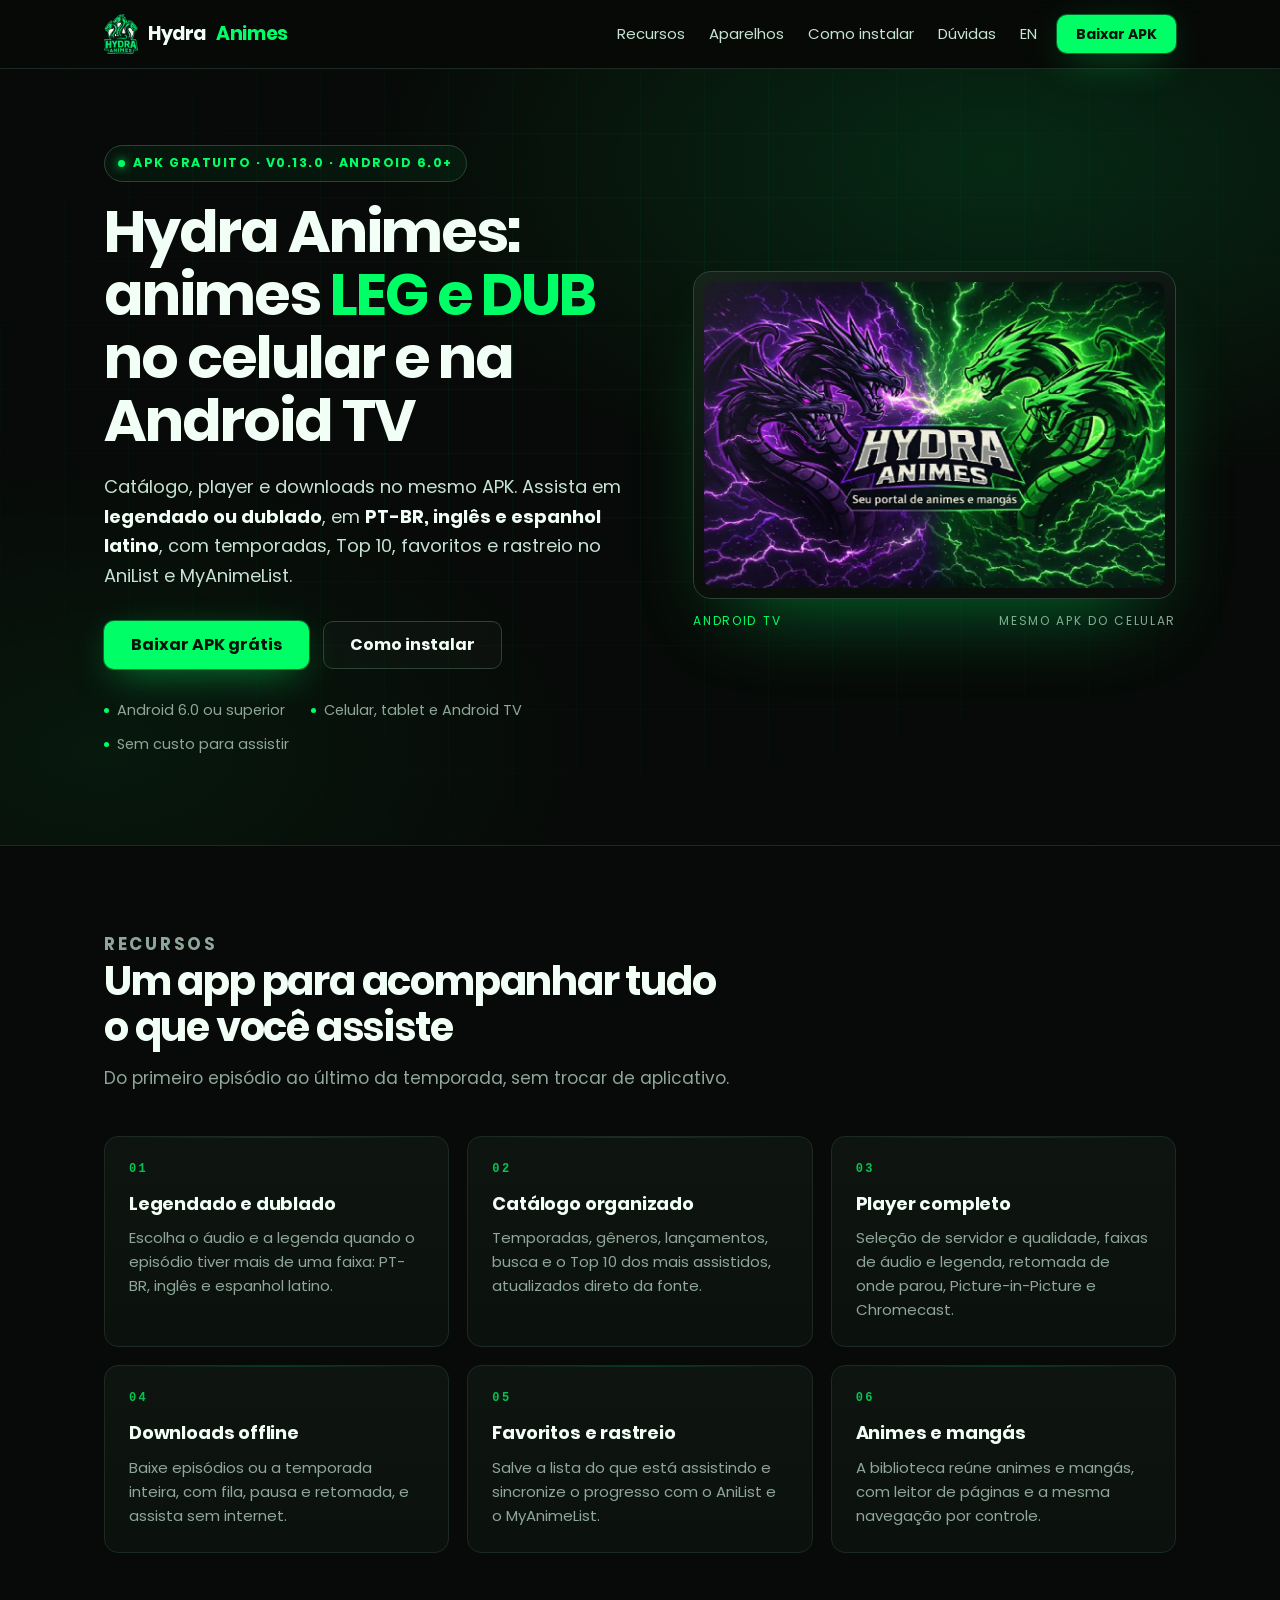
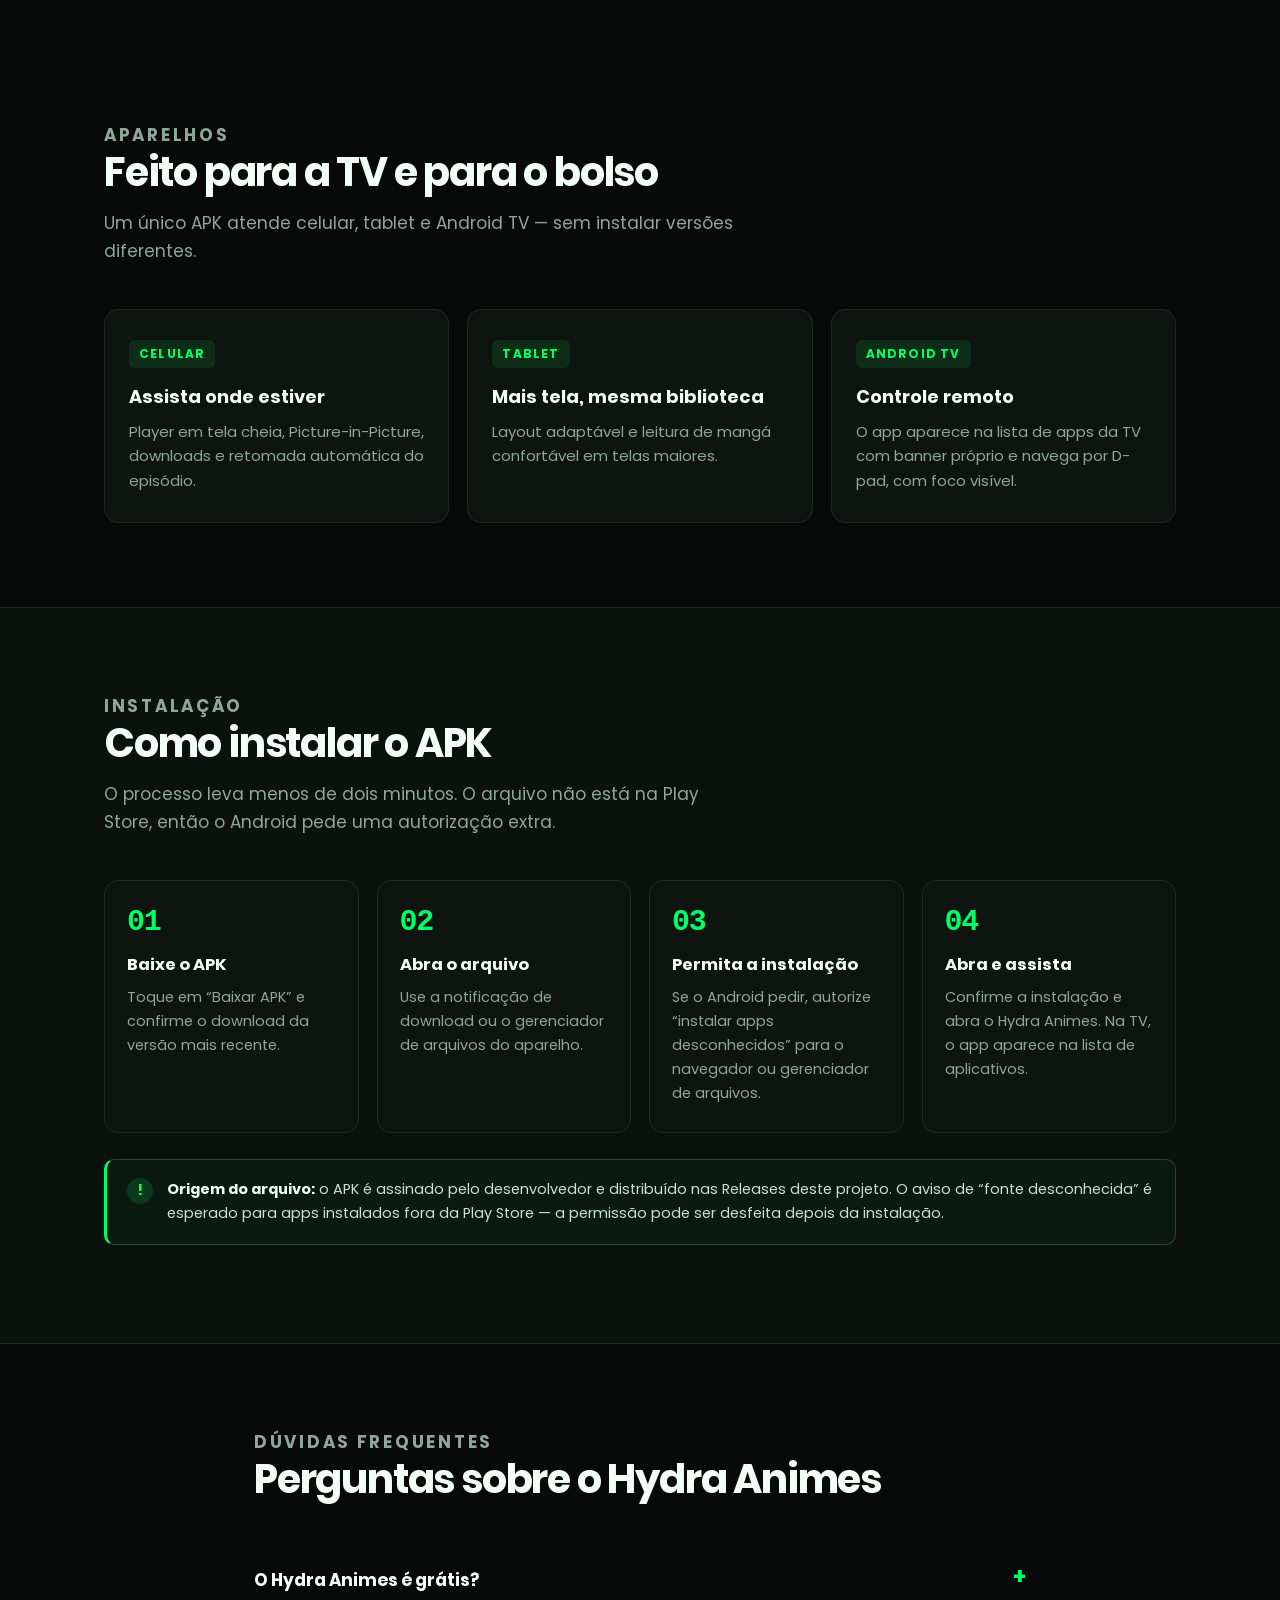
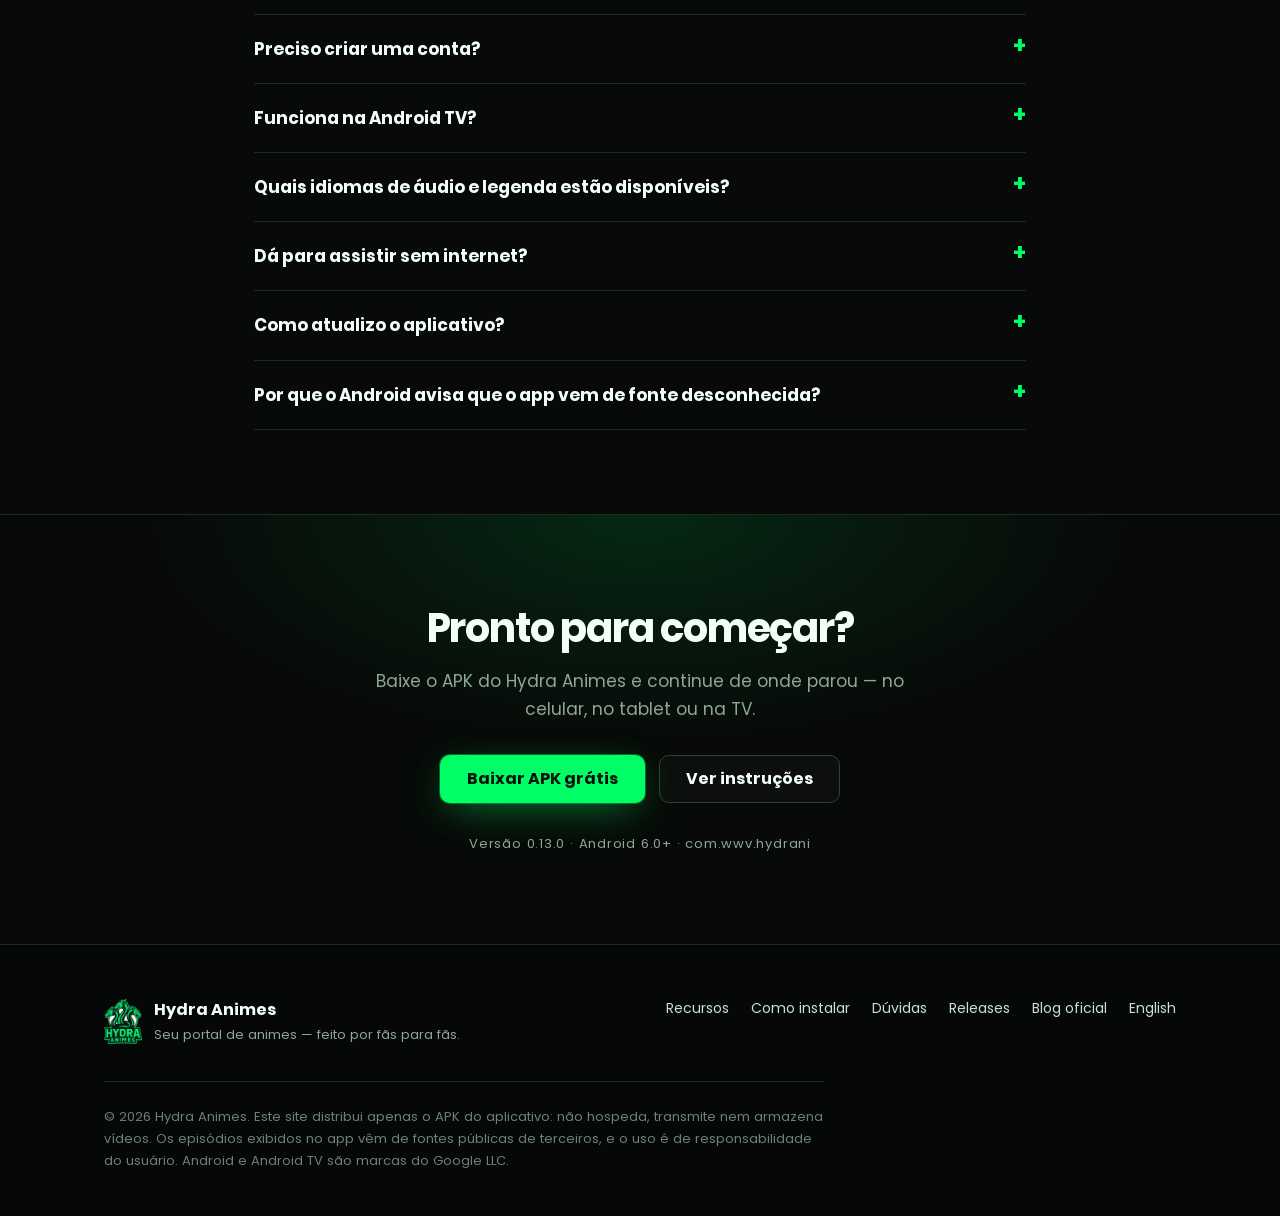
==== index.html @ fe39fe6b "Site de divulgacao e download do APK do Hydra Animes" ====
<!doctype html>
<html lang="pt-BR">
<head>
<meta charset="utf-8">
<meta name="viewport" content="width=device-width, initial-scale=1">
<title>Hydra Animes APK — Animes LEG e DUB na TV e no celular</title>
<meta name="description" content="Baixe o APK do Hydra Animes: animes legendados e dublados em PT-BR, inglês e espanhol no celular e na Android TV. Grátis e com downloads offline.">
<meta name="robots" content="index,follow,max-image-preview:large">
<meta name="theme-color" content="#070a08">
<link rel="canonical" href="https://wwlvdev.github.io/hydra-animes/">
<link rel="alternate" hreflang="pt-BR" href="https://wwlvdev.github.io/hydra-animes/">
<link rel="alternate" hreflang="en" href="https://wwlvdev.github.io/hydra-animes/en.html">
<link rel="alternate" hreflang="x-default" href="https://wwlvdev.github.io/hydra-animes/">

<meta property="og:type" content="website">
<meta property="og:site_name" content="Hydra Animes">
<meta property="og:locale" content="pt_BR">
<meta property="og:locale:alternate" content="en_US">
<meta property="og:title" content="Hydra Animes APK — Animes LEG e DUB na TV e no celular">
<meta property="og:description" content="Animes legendados e dublados em PT-BR, inglês e espanhol, no celular e na Android TV. Baixe o APK grátis e assista offline.">
<meta property="og:url" content="https://wwlvdev.github.io/hydra-animes/">
<meta property="og:image" content="https://wwlvdev.github.io/hydra-animes/assets/img/og-cover.jpg">
<meta property="og:image:width" content="1200">
<meta property="og:image:height" content="630">
<meta property="og:image:alt" content="Logo do Hydra Animes com o texto APK, Android 6.0+, grátis, animes LEG e DUB.">
<meta name="twitter:card" content="summary_large_image">
<meta name="twitter:title" content="Hydra Animes APK — Animes LEG e DUB na TV e no celular">
<meta name="twitter:description" content="Animes legendados e dublados em PT-BR, inglês e espanhol, no celular e na Android TV. APK grátis, com downloads offline.">
<meta name="twitter:image" content="https://wwlvdev.github.io/hydra-animes/assets/img/og-cover.jpg">

<link rel="icon" href="assets/img/favicon-32.png" sizes="32x32" type="image/png">
<link rel="apple-touch-icon" href="assets/img/apple-touch-icon.png">
<link rel="preload" href="assets/fonts/poppins-700.woff" as="font" type="font/woff" crossorigin>
<link rel="preload" href="assets/fonts/poppins-400.woff" as="font" type="font/woff" crossorigin>
<link rel="stylesheet" href="assets/styles.css">

<script type="application/ld+json">
{
  "@context": "https://schema.org",
  "@graph": [
    {
      "@type": "SoftwareApplication",
      "@id": "https://wwlvdev.github.io/hydra-animes/#app",
      "name": "Hydra Animes",
      "alternateName": "Hydra Animes APK",
      "applicationCategory": "EntertainmentApplication",
      "applicationSubCategory": "Anime streaming",
      "operatingSystem": "Android 6.0+",
      "softwareVersion": "0.13.0",
      "inLanguage": ["pt-BR", "en", "es-419"],
      "url": "https://wwlvdev.github.io/hydra-animes/",
      "downloadUrl": "https://github.com/wwlvdev/hydra-animes/releases/latest",
      "installUrl": "https://github.com/wwlvdev/hydra-animes/releases/latest",
      "image": "https://wwlvdev.github.io/hydra-animes/assets/img/icon-512.png",
      "screenshot": "https://wwlvdev.github.io/hydra-animes/assets/img/tv-splash.jpg",
      "description": "Aplicativo de animes para celular, tablet e Android TV, com catálogo legendado e dublado em português, inglês e espanhol latino, downloads offline e rastreio no AniList e MyAnimeList.",
      "offers": {
        "@type": "Offer",
        "price": "0",
        "priceCurrency": "BRL",
        "availability": "https://schema.org/InStock"
      },
      "publisher": { "@id": "https://wwlvdev.github.io/hydra-animes/#org" },
      "featureList": [
        "Animes legendados e dublados em PT-BR, inglês e espanhol latino",
        "Catálogo com temporadas, gêneros, busca e Top 10",
        "Player com seleção de servidor, qualidade, áudio e legenda",
        "Picture-in-Picture e Chromecast",
        "Downloads para assistir offline",
        "Favoritos e rastreio no AniList e MyAnimeList",
        "Leitor de mangás"
      ]
    },
    {
      "@type": "Organization",
      "@id": "https://wwlvdev.github.io/hydra-animes/#org",
      "name": "Hydra Animes",
      "url": "https://wwlvdev.github.io/hydra-animes/",
      "logo": "https://wwlvdev.github.io/hydra-animes/assets/img/icon-512.png",
      "description": "Projeto feito por fãs para organizar e assistir animes em português, inglês e espanhol latino."
    },
    {
      "@type": "WebSite",
      "@id": "https://wwlvdev.github.io/hydra-animes/#site",
      "name": "Hydra Animes",
      "url": "https://wwlvdev.github.io/hydra-animes/",
      "inLanguage": ["pt-BR", "en"],
      "publisher": { "@id": "https://wwlvdev.github.io/hydra-animes/#org" }
    }
  ]
}
</script>
</head>
<body>
<a class="skip" href="#conteudo">Ir para o conteúdo</a>

<header class="topbar">
  <div class="wrap">
    <a class="brand" href="./">
      <img src="assets/img/logo.webp" width="34" height="40" alt="">
      Hydra <em>Animes</em>
    </a>
    <nav class="nav" aria-label="Seções">
      <a href="#recursos">Recursos</a>
      <a href="#aparelhos">Aparelhos</a>
      <a href="#instalar">Como instalar</a>
      <a href="#faq">Dúvidas</a>
      <a href="en.html" hreflang="en" lang="en">EN</a>
    </nav>
    <a class="btn btn-primary btn-sm" href="https://github.com/wwlvdev/hydra-animes/releases/latest">Baixar APK</a>
  </div>
</header>

<main id="conteudo">

  <section class="hero" aria-labelledby="titulo">
    <div class="wrap hero-grid">
      <div>
        <p class="eyebrow">APK gratuito · v0.13.0 · Android 6.0+</p>
        <h1 id="titulo">Hydra Animes: animes <strong>LEG e DUB</strong> no celular e na Android TV</h1>
        <p class="lead">Catálogo, player e downloads no mesmo APK. Assista em <b>legendado ou dublado</b>, em <b>PT-BR, inglês e espanhol latino</b>, com temporadas, Top 10, favoritos e rastreio no AniList e MyAnimeList.</p>
        <div class="cta">
          <a class="btn btn-primary" href="https://github.com/wwlvdev/hydra-animes/releases/latest">
            Baixar APK grátis
          </a>
          <a class="btn btn-ghost" href="#instalar">Como instalar</a>
        </div>
        <ul class="facts">
          <li>Android 6.0 ou superior</li>
          <li>Celular, tablet e Android TV</li>
          <li>Sem custo para assistir</li>
        </ul>
      </div>
      <figure class="tv">
        <div class="tv-frame">
          <img src="assets/img/tv-splash.jpg" width="960" height="639" fetchpriority="high"
               alt="Tela de abertura do Hydra Animes com duas hidras, uma roxa e uma verde, cercadas por raios.">
        </div>
        <figcaption><span>Android TV</span> mesmo APK do celular</figcaption>
      </figure>
    </div>
  </section>

  <section id="recursos" aria-labelledby="recursos-titulo">
    <div class="wrap">
      <div class="section-head">
        <p class="kicker">Recursos</p>
        <h2 id="recursos-titulo">Um app para acompanhar tudo o que você assiste</h2>
        <p>Do primeiro episódio ao último da temporada, sem trocar de aplicativo.</p>
      </div>

      <div class="cards">
        <article class="card">
          <span class="num">01</span>
          <h3>Legendado e dublado</h3>
          <p>Escolha o áudio e a legenda quando o episódio tiver mais de uma faixa: PT-BR, inglês e espanhol latino.</p>
        </article>
        <article class="card">
          <span class="num">02</span>
          <h3>Catálogo organizado</h3>
          <p>Temporadas, gêneros, lançamentos, busca e o Top 10 dos mais assistidos, atualizados direto da fonte.</p>
        </article>
        <article class="card">
          <span class="num">03</span>
          <h3>Player completo</h3>
          <p>Seleção de servidor e qualidade, faixas de áudio e legenda, retomada de onde parou, Picture-in-Picture e Chromecast.</p>
        </article>
        <article class="card">
          <span class="num">04</span>
          <h3>Downloads offline</h3>
          <p>Baixe episódios ou a temporada inteira, com fila, pausa e retomada, e assista sem internet.</p>
        </article>
        <article class="card">
          <span class="num">05</span>
          <h3>Favoritos e rastreio</h3>
          <p>Salve a lista do que está assistindo e sincronize o progresso com o AniList e o MyAnimeList.</p>
        </article>
        <article class="card">
          <span class="num">06</span>
          <h3>Animes e mangás</h3>
          <p>A biblioteca reúne animes e mangás, com leitor de páginas e a mesma navegação por controle.</p>
        </article>
      </div>
    </div>
  </section>

  <section id="aparelhos" aria-labelledby="aparelhos-titulo">
    <div class="wrap">
      <div class="section-head">
        <p class="kicker">Aparelhos</p>
        <h2 id="aparelhos-titulo">Feito para a TV e para o bolso</h2>
        <p>Um único APK atende celular, tablet e Android TV — sem instalar versões diferentes.</p>
      </div>

      <div class="devices">
        <div class="device">
          <span class="tag">Celular</span>
          <h3>Assista onde estiver</h3>
          <p>Player em tela cheia, Picture-in-Picture, downloads e retomada automática do episódio.</p>
        </div>
        <div class="device">
          <span class="tag">Tablet</span>
          <h3>Mais tela, mesma biblioteca</h3>
          <p>Layout adaptável e leitura de mangá confortável em telas maiores.</p>
        </div>
        <div class="device">
          <span class="tag">Android TV</span>
          <h3>Controle remoto</h3>
          <p>O app aparece na lista de apps da TV com banner próprio e navega por D-pad, com foco visível.</p>
        </div>
      </div>
    </div>
  </section>

  <section id="instalar" class="install" aria-labelledby="instalar-titulo">
    <div class="wrap">
      <div class="section-head">
        <p class="kicker">Instalação</p>
        <h2 id="instalar-titulo">Como instalar o APK</h2>
        <p>O processo leva menos de dois minutos. O arquivo não está na Play Store, então o Android pede uma autorização extra.</p>
      </div>

      <ol class="steps">
        <li>
          <h3>Baixe o APK</h3>
          <p>Toque em “Baixar APK” e confirme o download da versão mais recente.</p>
        </li>
        <li>
          <h3>Abra o arquivo</h3>
          <p>Use a notificação de download ou o gerenciador de arquivos do aparelho.</p>
        </li>
        <li>
          <h3>Permita a instalação</h3>
          <p>Se o Android pedir, autorize “instalar apps desconhecidos” para o navegador ou gerenciador de arquivos.</p>
        </li>
        <li>
          <h3>Abra e assista</h3>
          <p>Confirme a instalação e abra o Hydra Animes. Na TV, o app aparece na lista de aplicativos.</p>
        </li>
      </ol>

      <p class="note"><span aria-hidden="true" class="note-mark">!</span><span><b>Origem do arquivo:</b> o APK é assinado pelo desenvolvedor e distribuído nas Releases deste projeto. O aviso de “fonte desconhecida” é esperado para apps instalados fora da Play Store — a permissão pode ser desfeita depois da instalação.</span></p>
    </div>
  </section>

  <section id="faq" aria-labelledby="faq-titulo">
    <div class="wrap faq">
      <div class="section-head">
        <p class="kicker">Dúvidas frequentes</p>
        <h2 id="faq-titulo">Perguntas sobre o Hydra Animes</h2>
      </div>

      <details>
        <summary>O Hydra Animes é grátis?</summary>
        <p>Sim. Baixar o APK e assistir pelo app não têm custo. Existem recursos opcionais de apoio dentro do aplicativo, mas eles não são necessários para usar o player, o catálogo ou os downloads.</p>
      </details>
      <details>
        <summary>Preciso criar uma conta?</summary>
        <p>Não para navegar e assistir. O login é usado para manter favoritos e sincronizar o progresso com o AniList ou o MyAnimeList.</p>
      </details>
      <details>
        <summary>Funciona na Android TV?</summary>
        <p>Sim, é o mesmo APK do celular. Na TV, o Hydra Animes aparece na lista de aplicativos com um banner próprio e a navegação funciona pelo controle remoto.</p>
      </details>
      <details>
        <summary>Quais idiomas de áudio e legenda estão disponíveis?</summary>
        <p>O catálogo tem títulos legendados e dublados em português do Brasil, além de episódios em inglês e espanhol latino quando a fonte publica essas faixas. As opções aparecem no player, episódio por episódio.</p>
      </details>
      <details>
        <summary>Dá para assistir sem internet?</summary>
        <p>Sim. Baixe o episódio ou a temporada na tela de downloads e assista no modo offline — útil para viagens e conexões instáveis.</p>
      </details>
      <details>
        <summary>Como atualizo o aplicativo?</summary>
        <p>Baixe o APK mais recente nesta página e instale por cima da versão atual: favoritos e progresso são mantidos. O app também avisa quando existe uma versão nova disponível.</p>
      </details>
      <details>
        <summary>Por que o Android avisa que o app vem de fonte desconhecida?</summary>
        <p>Porque o APK é distribuído fora da Play Store. Autorize a instalação apenas para o navegador ou gerenciador de arquivos que você usou e desfaça a permissão depois, se preferir.</p>
      </details>
    </div>
  </section>

  <section class="final" aria-labelledby="final-titulo">
    <div class="wrap">
      <h2 id="final-titulo">Pronto para começar?</h2>
      <p>Baixe o APK do Hydra Animes e continue de onde parou — no celular, no tablet ou na TV.</p>
      <div class="cta">
        <a class="btn btn-primary" href="https://github.com/wwlvdev/hydra-animes/releases/latest">Baixar APK grátis</a>
        <a class="btn btn-ghost" href="#instalar">Ver instruções</a>
      </div>
      <span class="version">Versão 0.13.0 · Android 6.0+ · com.wwv.hydrani</span>
    </div>
  </section>

</main>

<footer>
  <div class="wrap">
    <div class="foot-grid">
      <div class="foot-brand">
        <img src="assets/img/logo.webp" width="38" height="45" alt="">
        <div>
          <strong>Hydra Animes</strong>
          <span>Seu portal de animes — feito por fãs para fãs.</span>
        </div>
      </div>
      <nav class="foot-links" aria-label="Links do rodapé">
        <a href="#recursos">Recursos</a>
        <a href="#instalar">Como instalar</a>
        <a href="#faq">Dúvidas</a>
        <a href="https://github.com/wwlvdev/hydra-animes/releases/latest">Releases</a>
        <a href="https://hydraani.blogspot.com/" rel="noopener">Blog oficial</a>
        <a href="en.html" hreflang="en" lang="en">English</a>
      </nav>
    </div>
    <p class="legal">© 2026 Hydra Animes. Este site distribui apenas o APK do aplicativo: não hospeda, transmite nem armazena vídeos. Os episódios exibidos no app vêm de fontes públicas de terceiros, e o uso é de responsabilidade do usuário. Android e Android TV são marcas do Google LLC.</p>
  </div>
</footer>

</body>
</html>
---- assets/styles.css ----
@font-face {
  font-family: Poppins;
  src: url("fonts/poppins-400.woff") format("woff");
  font-weight: 400;
  font-style: normal;
  font-display: swap;
}

@font-face {
  font-family: Poppins;
  src: url("fonts/poppins-700.woff") format("woff");
  font-weight: 700;
  font-style: normal;
  font-display: swap;
}

:root {
  --bg: #070a08;
  --bg-2: #0b110d;
  --panel: #0e1511;
  --panel-2: #111a15;
  --line: #1c2b22;
  --line-hot: #2c4436;
  --green: #00ff66;
  --green-dim: #0b3a22;
  --mint: #c6e3d3;
  --muted: #8fa79a;
  --white: #f2fff7;
  --radius: 14px;
  --wrap: 1120px;
}

* { box-sizing: border-box; }

html { scroll-behavior: smooth; }

body {
  margin: 0;
  background: var(--bg);
  color: var(--mint);
  font: 400 17px/1.65 Poppins, system-ui, -apple-system, "Segoe UI", Roboto, sans-serif;
  -webkit-font-smoothing: antialiased;
  overflow-x: hidden;
}

img { max-width: 100%; height: auto; display: block; }

a { color: var(--green); text-decoration: none; }
a:hover { text-decoration: underline; }

:focus-visible {
  outline: 2px solid var(--green);
  outline-offset: 3px;
  border-radius: 4px;
}

::selection { background: var(--green); color: #04130a; }

.wrap {
  width: 100%;
  max-width: var(--wrap);
  margin: 0 auto;
  padding: 0 24px;
}

.skip {
  position: absolute;
  left: -9999px;
  top: 0;
  background: var(--green);
  color: #04130a;
  padding: 10px 16px;
  z-index: 100;
  font-weight: 700;
}
.skip:focus { left: 12px; top: 12px; }

/* ---------- topo ---------- */

.topbar {
  position: sticky;
  top: 0;
  z-index: 50;
  background: rgba(7, 10, 8, 0.86);
  backdrop-filter: blur(10px);
  border-bottom: 1px solid var(--line);
}

.topbar .wrap {
  display: flex;
  align-items: center;
  gap: 20px;
  min-height: 68px;
}

.brand {
  display: flex;
  align-items: center;
  gap: 10px;
  color: var(--white);
  font-weight: 700;
  letter-spacing: -0.02em;
  font-size: 19px;
}
.brand:hover { text-decoration: none; }
.brand img { width: 34px; height: auto; }
.brand em { color: var(--green); font-style: normal; }

.nav {
  display: flex;
  gap: 24px;
  margin-left: auto;
  font-size: 15px;
}
.nav a { color: var(--mint); }
.nav a:hover { color: var(--white); text-decoration: none; }

/* ---------- botões ---------- */

.btn {
  display: inline-flex;
  align-items: center;
  gap: 10px;
  padding: 15px 26px;
  border-radius: 10px;
  font-weight: 700;
  font-size: 16px;
  line-height: 1;
  border: 1px solid transparent;
  transition: transform .15s ease, box-shadow .15s ease, background .15s ease;
}
.btn:hover { text-decoration: none; transform: translateY(-1px); }

.btn-primary {
  background: var(--green);
  color: #04130a;
  box-shadow: 0 0 0 1px rgba(0, 255, 102, .35), 0 10px 40px -12px rgba(0, 255, 102, .65);
}
.btn-primary:hover { box-shadow: 0 0 0 1px rgba(0, 255, 102, .6), 0 14px 46px -10px rgba(0, 255, 102, .8); }

.btn-ghost {
  border-color: var(--line-hot);
  color: var(--white);
  background: rgba(255, 255, 255, .02);
}
.btn-ghost:hover { border-color: var(--green); color: var(--green); }

.btn-sm { padding: 11px 18px; font-size: 14px; }

/* ---------- hero ---------- */

.hero {
  position: relative;
  padding: 76px 0 88px;
  border-bottom: 1px solid var(--line);
  background:
    radial-gradient(900px 480px at 78% 12%, rgba(0, 255, 102, .13), transparent 70%),
    radial-gradient(700px 420px at 8% 88%, rgba(0, 255, 102, .06), transparent 70%),
    var(--bg);
  overflow: hidden;
}

.hero::before {
  content: "";
  position: absolute;
  inset: 0;
  background-image:
    linear-gradient(rgba(0, 255, 102, .045) 1px, transparent 1px),
    linear-gradient(90deg, rgba(0, 255, 102, .045) 1px, transparent 1px);
  background-size: 64px 64px;
  mask-image: radial-gradient(75% 75% at 50% 40%, #000 20%, transparent 100%);
  pointer-events: none;
}

.hero-grid {
  position: relative;
  display: grid;
  grid-template-columns: 1.05fr .95fr;
  gap: 56px;
  align-items: center;
}

.eyebrow {
  display: inline-flex;
  align-items: center;
  gap: 8px;
  margin: 0 0 18px;
  padding: 7px 13px;
  border: 1px solid var(--line-hot);
  border-radius: 999px;
  background: rgba(0, 255, 102, .05);
  color: var(--green);
  font-size: 12.5px;
  font-weight: 700;
  letter-spacing: .12em;
  text-transform: uppercase;
}

.eyebrow::before {
  content: "";
  width: 7px;
  height: 7px;
  border-radius: 50%;
  background: var(--green);
  box-shadow: 0 0 10px var(--green);
}

h1 {
  margin: 0 0 20px;
  color: var(--white);
  font-size: clamp(2.25rem, 4.6vw, 3.65rem);
  line-height: 1.08;
  letter-spacing: -0.035em;
  font-weight: 700;
}

h1 strong {
  color: var(--green);
  font-weight: 700;
}

.lead {
  margin: 0 0 30px;
  font-size: 18px;
  color: var(--mint);
  max-width: 54ch;
}
.lead b { color: var(--white); font-weight: 700; }

.cta { display: flex; flex-wrap: wrap; gap: 14px; margin-bottom: 30px; }

.facts {
  display: flex;
  flex-wrap: wrap;
  gap: 10px 26px;
  margin: 0;
  padding: 0;
  list-style: none;
  font-size: 14.5px;
  color: var(--muted);
}
.facts li { display: flex; align-items: center; gap: 8px; }
.facts li::before {
  content: "";
  width: 5px;
  height: 5px;
  background: var(--green);
  border-radius: 50%;
}

/* TV / aparelho */

.tv { margin: 0; }

.tv-frame {
  position: relative;
  border: 1px solid var(--line-hot);
  border-radius: 18px;
  padding: 10px;
  background: linear-gradient(160deg, #16241b, #0a0f0c 60%);
  box-shadow: 0 40px 90px -40px rgba(0, 255, 102, .45);
}

.tv-frame img {
  border-radius: 10px;
  width: 100%;
}

.tv-frame::after {
  content: "";
  position: absolute;
  inset: 10px;
  border-radius: 10px;
  background: linear-gradient(115deg, rgba(255, 255, 255, .07), transparent 35%);
  pointer-events: none;
}

.tv figcaption {
  display: flex;
  justify-content: space-between;
  gap: 12px;
  margin-top: 12px;
  font-size: 12px;
  letter-spacing: .14em;
  text-transform: uppercase;
  color: var(--muted);
}
.tv figcaption span { color: var(--green); }

/* ---------- seções ---------- */

section { padding: 84px 0; }

.section-head { max-width: 640px; margin-bottom: 44px; }

.kicker {
  margin: 0 0 12px;
  color: var(--green);
  font-size: 12.5px;
  font-weight: 700;
  letter-spacing: .16em;
  text-transform: uppercase;
}

h2 {
  margin: 0 0 14px;
  color: var(--white);
  font-size: clamp(1.7rem, 3.2vw, 2.5rem);
  line-height: 1.15;
  letter-spacing: -0.03em;
}

.section-head p { margin: 0; color: var(--muted); font-size: 17px; }

/* cards */

.cards {
  display: grid;
  grid-template-columns: repeat(3, 1fr);
  gap: 18px;
}

.card {
  position: relative;
  padding: 26px 24px 24px;
  border: 1px solid var(--line);
  border-radius: var(--radius);
  background: linear-gradient(180deg, var(--panel), var(--bg-2));
  overflow: hidden;
}

.card::before {
  content: "";
  position: absolute;
  top: 0;
  left: 24px;
  right: 24px;
  height: 1px;
  background: linear-gradient(90deg, transparent, var(--green-dim), transparent);
}

.card:hover { border-color: var(--line-hot); }

.card .num {
  display: block;
  margin-bottom: 14px;
  font: 700 12px/1 ui-monospace, "Cascadia Mono", Consolas, monospace;
  letter-spacing: .2em;
  color: var(--green);
  opacity: .75;
}

.card h3 {
  margin: 0 0 8px;
  color: var(--white);
  font-size: 18px;
  letter-spacing: -0.01em;
}

.card p { margin: 0; font-size: 15px; color: var(--muted); line-height: 1.6; }

/* aparelhos */

.devices {
  display: grid;
  grid-template-columns: repeat(3, 1fr);
  gap: 18px;
}

.device {
  padding: 28px 24px;
  border: 1px solid var(--line);
  border-radius: var(--radius);
  background: var(--panel);
}

.device h3 { margin: 0 0 8px; color: var(--white); font-size: 18px; }
.device p { margin: 0; color: var(--muted); font-size: 15px; }

.device .tag {
  display: inline-block;
  margin-bottom: 14px;
  padding: 4px 10px;
  border-radius: 6px;
  background: rgba(0, 255, 102, .1);
  color: var(--green);
  font-size: 12px;
  font-weight: 700;
  letter-spacing: .1em;
  text-transform: uppercase;
}

/* instalação */

.install {
  border-top: 1px solid var(--line);
  border-bottom: 1px solid var(--line);
  background: var(--bg-2);
}

.steps {
  display: grid;
  grid-template-columns: repeat(4, 1fr);
  gap: 18px;
  margin: 0;
  padding: 0;
  list-style: none;
  counter-reset: step;
}

.steps li {
  position: relative;
  padding: 26px 22px;
  border: 1px solid var(--line);
  border-radius: var(--radius);
  background: var(--panel);
  counter-increment: step;
}

.steps li::before {
  content: "0" counter(step);
  display: block;
  margin-bottom: 14px;
  color: var(--green);
  font: 700 30px/1 ui-monospace, "Cascadia Mono", Consolas, monospace;
  letter-spacing: -0.04em;
}

.steps h3 { margin: 0 0 8px; color: var(--white); font-size: 16.5px; }
.steps p { margin: 0; color: var(--muted); font-size: 14.5px; }

.note {
  display: flex;
  gap: 14px;
  margin-top: 26px;
  padding: 18px 20px;
  border: 1px solid var(--line-hot);
  border-left: 3px solid var(--green);
  border-radius: 10px;
  background: rgba(0, 255, 102, .04);
  font-size: 14.5px;
  color: var(--mint);
}
.note b { color: var(--white); }

.note-mark {
  flex: 0 0 26px;
  width: 26px;
  height: 26px;
  display: grid;
  place-items: center;
  border-radius: 50%;
  background: rgba(0, 255, 102, .14);
  color: var(--green);
  font-weight: 700;
  font-size: 14px;
}

/* faq */

.faq { max-width: 820px; }

.faq details {
  border-bottom: 1px solid var(--line);
  padding: 20px 0;
}

.faq summary {
  cursor: pointer;
  color: var(--white);
  font-weight: 700;
  font-size: 17px;
  list-style: none;
  display: flex;
  justify-content: space-between;
  gap: 20px;
}
.faq summary::-webkit-details-marker { display: none; }

.faq summary::after {
  content: "+";
  color: var(--green);
  font-size: 22px;
  line-height: 1;
}

.faq details[open] summary::after { content: "–"; }

.faq details p {
  margin: 14px 0 0;
  color: var(--muted);
  font-size: 15.5px;
  max-width: 70ch;
}

/* cta final */

.final {
  position: relative;
  padding: 90px 0;
  text-align: center;
  background:
    radial-gradient(700px 320px at 50% 0%, rgba(0, 255, 102, .12), transparent 70%),
    var(--bg);
  border-top: 1px solid var(--line);
}

.final h2 { max-width: 720px; margin: 0 auto 16px; }
.final p { max-width: 560px; margin: 0 auto 32px; color: var(--muted); }
.final .cta { justify-content: center; }

.final .version {
  display: block;
  margin-top: 18px;
  font-size: 13px;
  color: var(--muted);
  letter-spacing: .06em;
}

/* rodapé */

footer {
  padding: 52px 0 44px;
  border-top: 1px solid var(--line);
  background: #050806;
  font-size: 14px;
  color: var(--muted);
}

.foot-grid {
  display: flex;
  flex-wrap: wrap;
  gap: 32px;
  justify-content: space-between;
  align-items: flex-start;
}

.foot-brand { display: flex; align-items: center; gap: 12px; }
.foot-brand img { width: 38px; }
.foot-brand strong { display: block; color: var(--white); font-size: 16px; }
.foot-brand span { font-size: 13px; }

.foot-links { display: flex; flex-wrap: wrap; gap: 8px 22px; }
.foot-links a { color: var(--mint); }

.legal {
  margin: 34px 0 0;
  padding-top: 24px;
  border-top: 1px solid var(--line);
  font-size: 13px;
  line-height: 1.7;
  color: #6d8277;
  max-width: 90ch;
}

/* ---------- responsivo ---------- */

@media (max-width: 900px) {
  .hero-grid { grid-template-columns: 1fr; gap: 42px; }
  .cards, .devices, .steps { grid-template-columns: repeat(2, 1fr); }
  .nav { display: none; }
  .topbar .btn { margin-left: auto; }
}

@media (max-width: 620px) {
  body { font-size: 16px; }
  .hero { padding: 54px 0 64px; }
  section { padding: 62px 0; }
  .cards, .devices, .steps { grid-template-columns: 1fr; }
  .cta .btn { width: 100%; justify-content: center; }
  .facts { gap: 8px 18px; font-size: 13.5px; }
}

@media (prefers-reduced-motion: reduce) {
  html { scroll-behavior: auto; }
  .btn { transition: none; }
  .btn:hover { transform: none; }
}
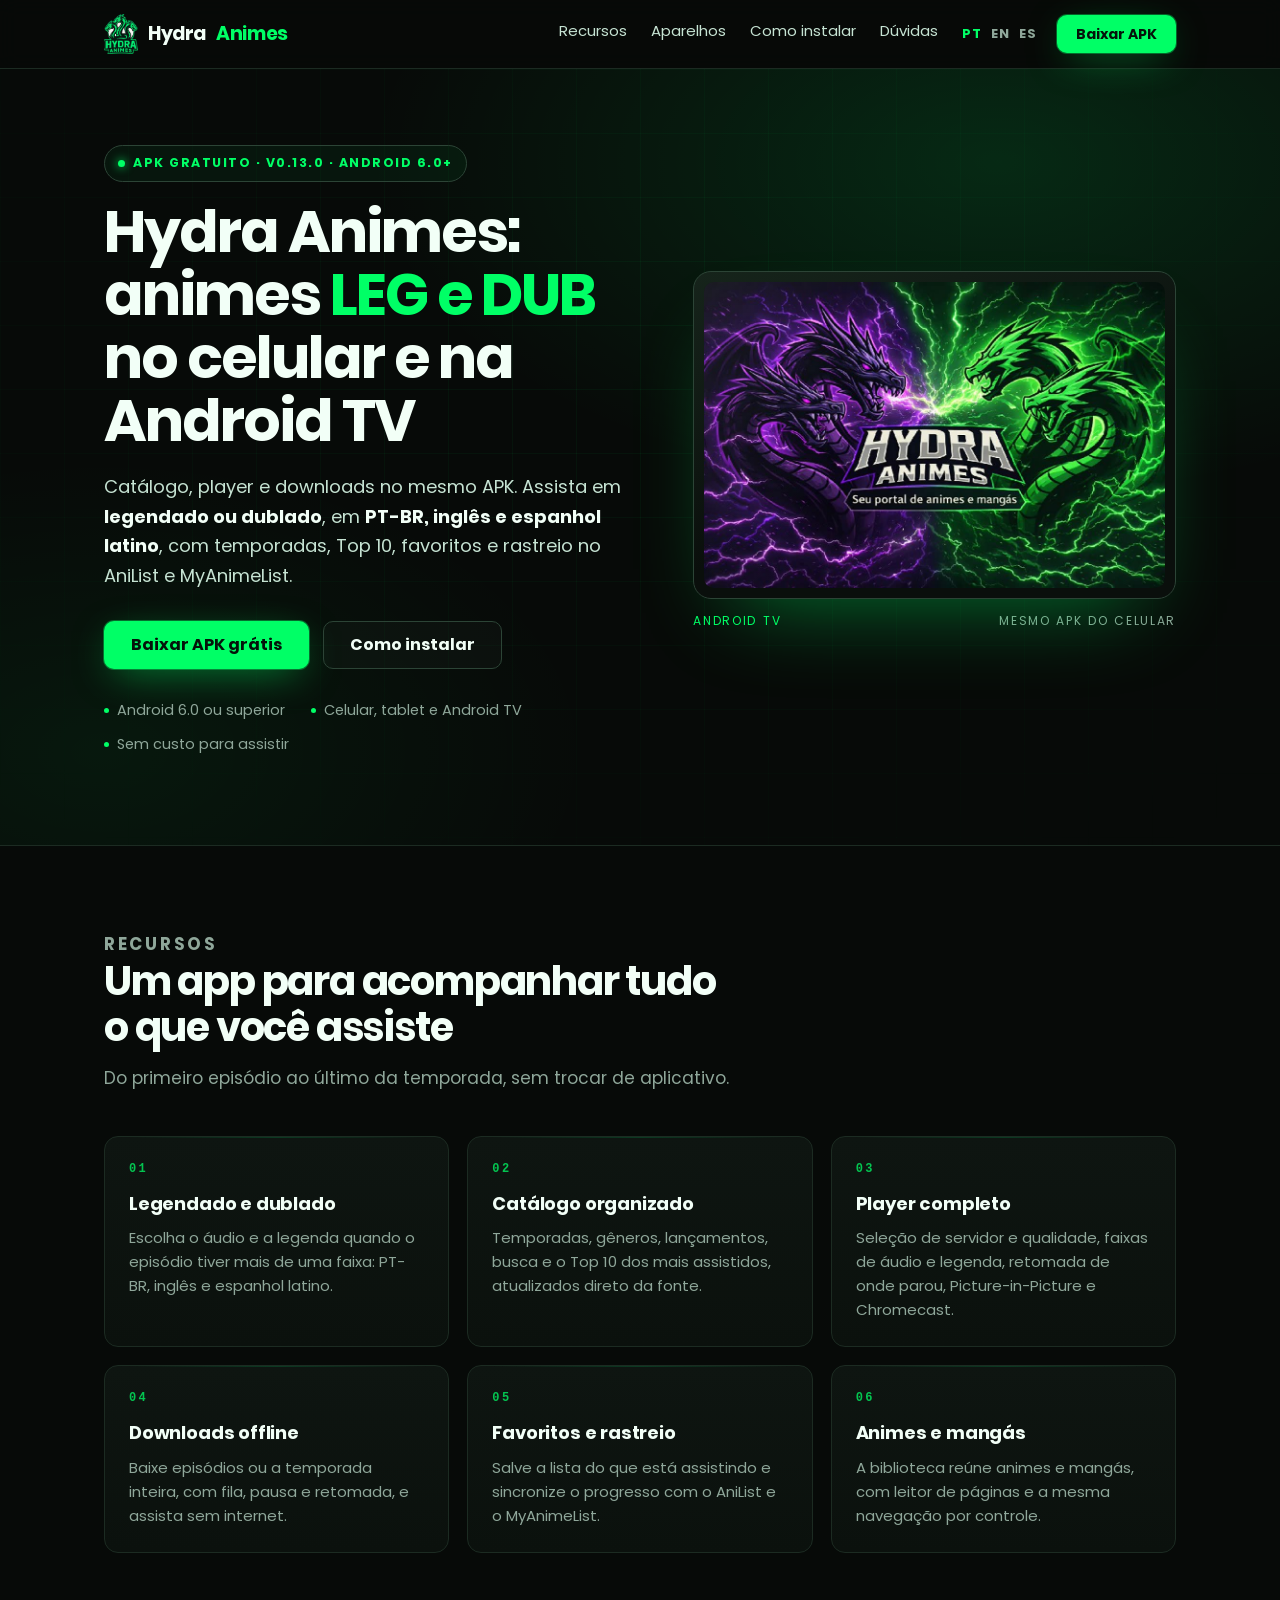
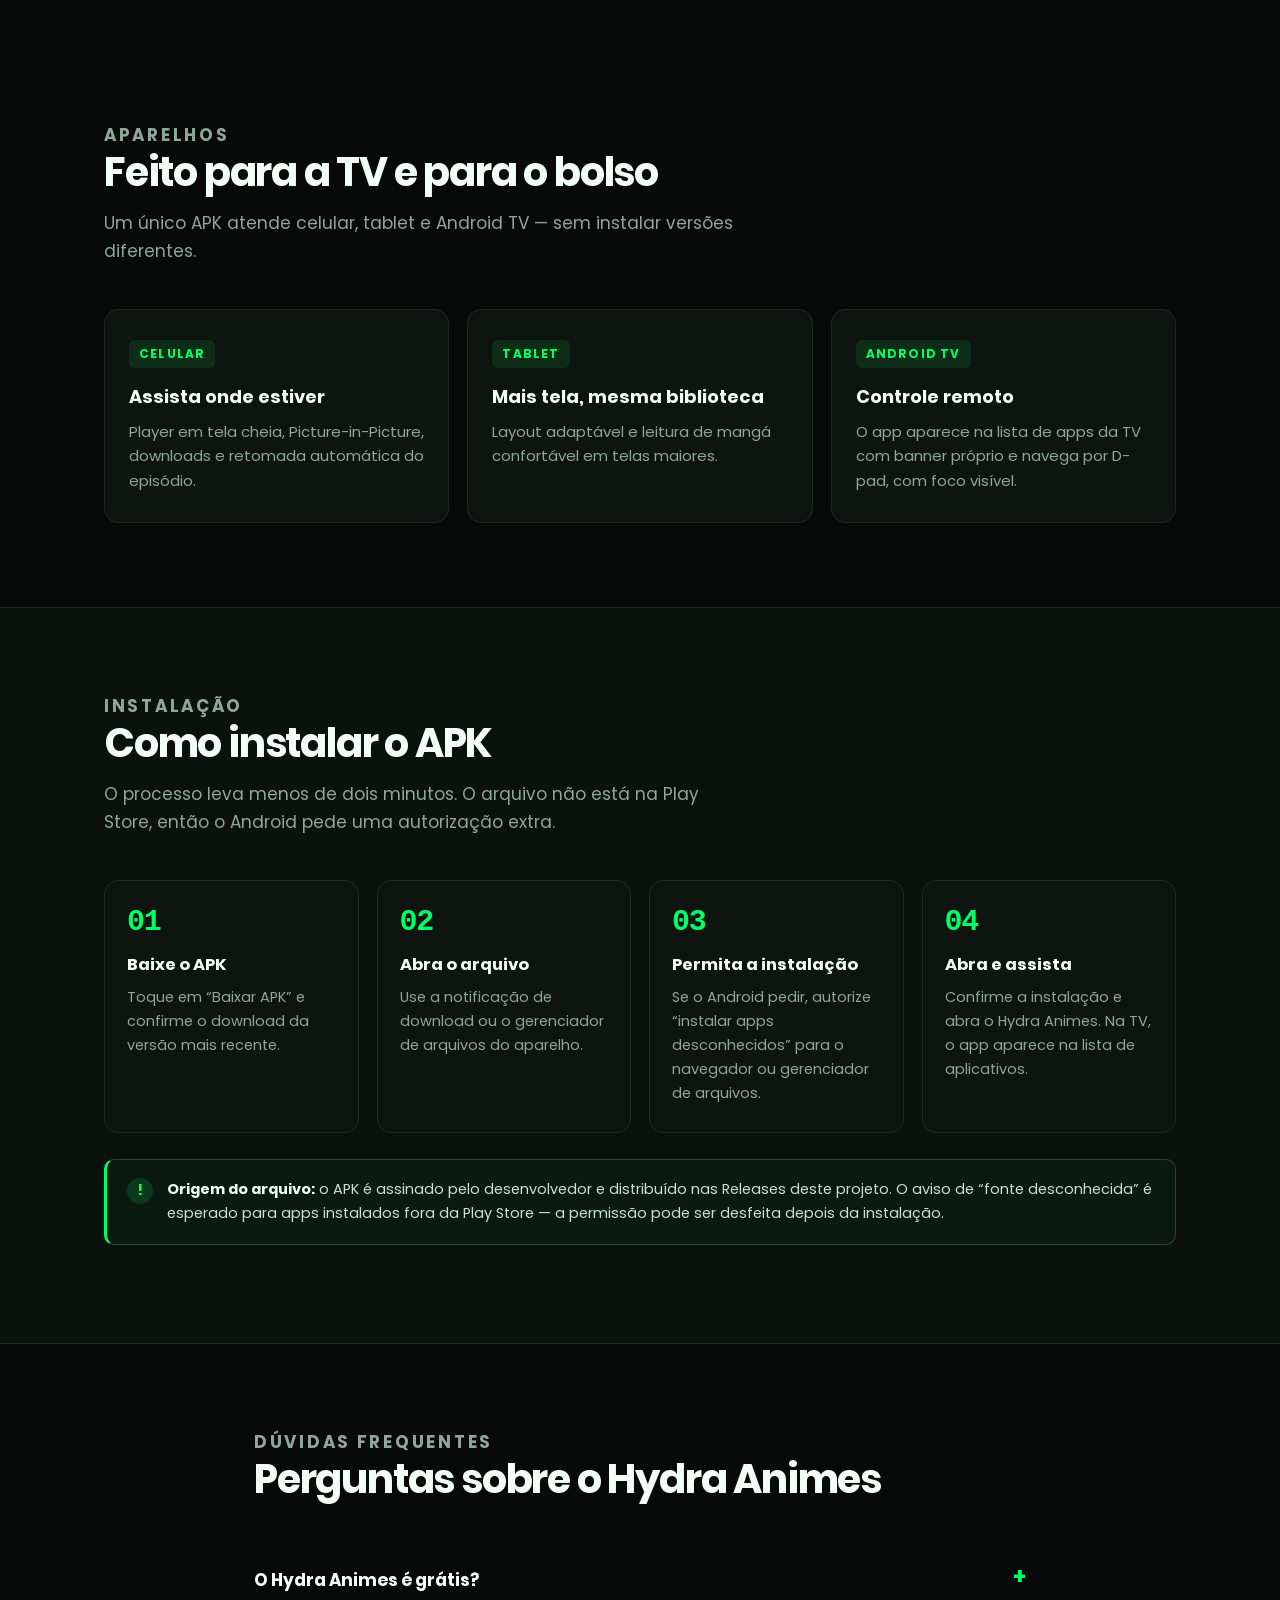
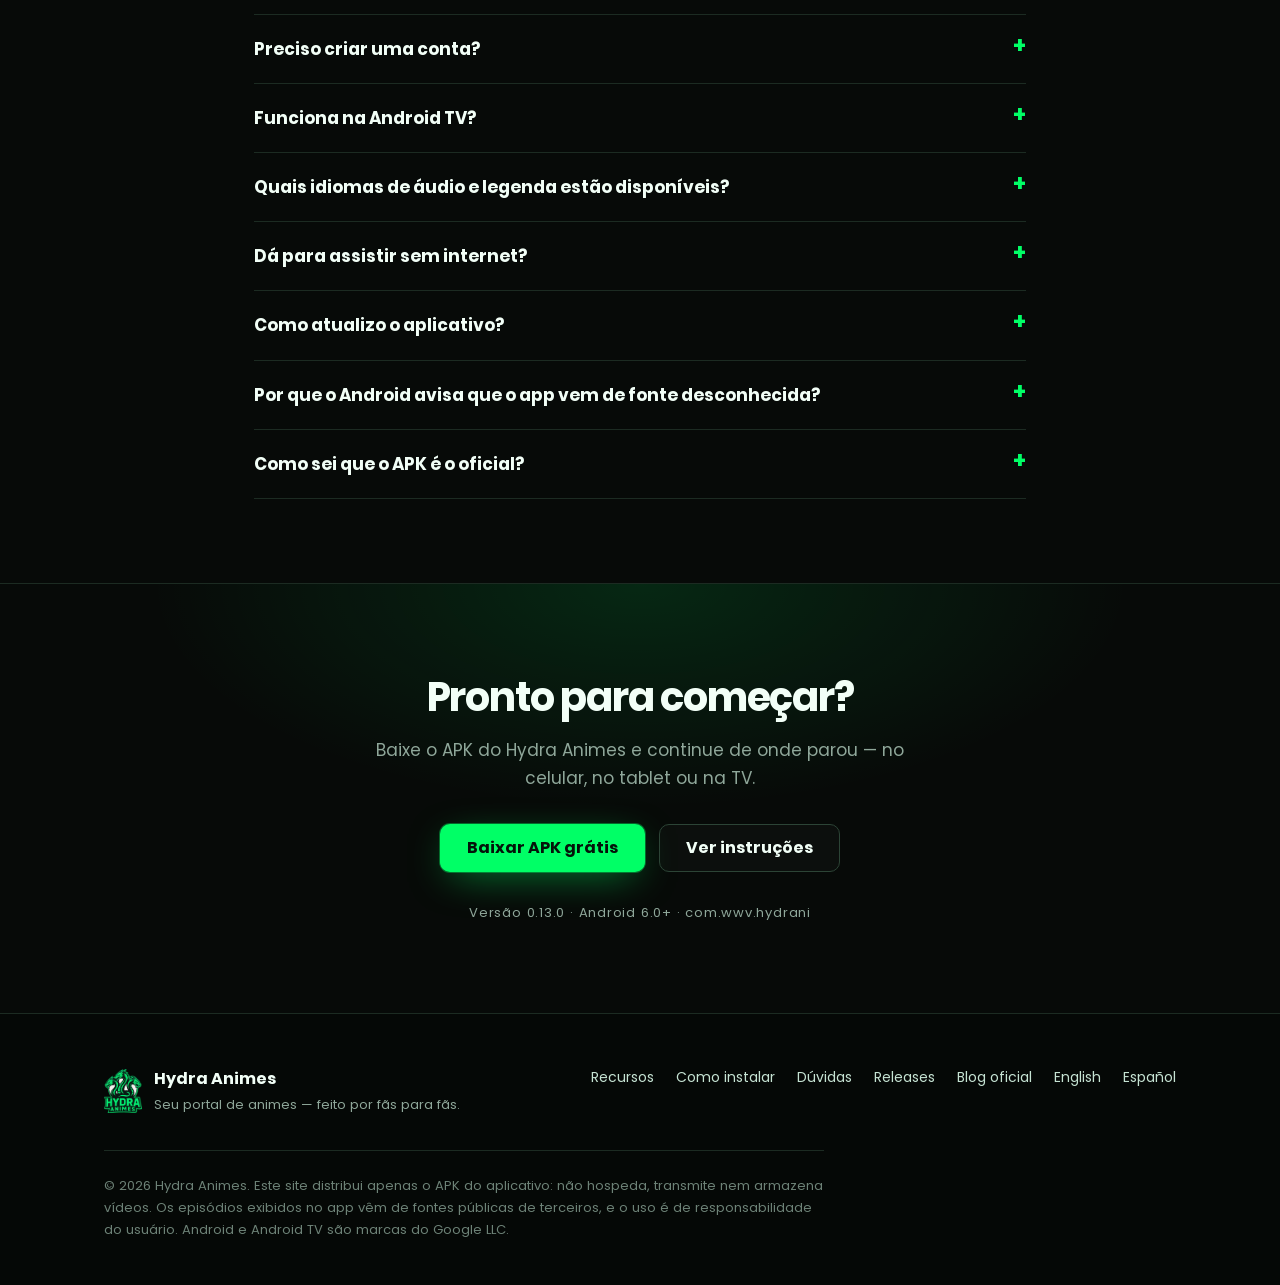
==== commit b70dc317: "Adiciona versao em espanhol latino e seletor de idioma nas tres paginas" ====
--- a/index.html
+++ b/index.html
@@ -7,15 +7,18 @@
 <meta name="description" content="Baixe o APK do Hydra Animes: animes legendados e dublados em PT-BR, inglês e espanhol no celular e na Android TV. Grátis e com downloads offline.">
 <meta name="robots" content="index,follow,max-image-preview:large">
 <meta name="theme-color" content="#070a08">
+<meta name="referrer" content="strict-origin-when-cross-origin">
 <link rel="canonical" href="https://wwlvdev.github.io/hydra-animes/">
 <link rel="alternate" hreflang="pt-BR" href="https://wwlvdev.github.io/hydra-animes/">
 <link rel="alternate" hreflang="en" href="https://wwlvdev.github.io/hydra-animes/en.html">
+<link rel="alternate" hreflang="es-419" href="https://wwlvdev.github.io/hydra-animes/es.html">
 <link rel="alternate" hreflang="x-default" href="https://wwlvdev.github.io/hydra-animes/">
 
 <meta property="og:type" content="website">
 <meta property="og:site_name" content="Hydra Animes">
 <meta property="og:locale" content="pt_BR">
 <meta property="og:locale:alternate" content="en_US">
+<meta property="og:locale:alternate" content="es_LA">
 <meta property="og:title" content="Hydra Animes APK — Animes LEG e DUB na TV e no celular">
 <meta property="og:description" content="Animes legendados e dublados em PT-BR, inglês e espanhol, no celular e na Android TV. Baixe o APK grátis e assista offline.">
 <meta property="og:url" content="https://wwlvdev.github.io/hydra-animes/">
@@ -84,7 +87,7 @@
       "@id": "https://wwlvdev.github.io/hydra-animes/#site",
       "name": "Hydra Animes",
       "url": "https://wwlvdev.github.io/hydra-animes/",
-      "inLanguage": ["pt-BR", "en"],
+      "inLanguage": ["pt-BR", "en", "es-419"],
       "publisher": { "@id": "https://wwlvdev.github.io/hydra-animes/#org" }
     }
   ]
@@ -105,7 +108,11 @@
       <a href="#aparelhos">Aparelhos</a>
       <a href="#instalar">Como instalar</a>
       <a href="#faq">Dúvidas</a>
-      <a href="en.html" hreflang="en" lang="en">EN</a>
+      <span class="lang" aria-label="Idioma">
+        <span class="cur" aria-current="true">PT</span>
+        <a href="en.html" hreflang="en" lang="en">EN</a>
+        <a href="es.html" hreflang="es-419" lang="es-419">ES</a>
+      </span>
     </nav>
     <a class="btn btn-primary btn-sm" href="https://github.com/wwlvdev/hydra-animes/releases/latest">Baixar APK</a>
   </div>
@@ -278,6 +285,10 @@
         <summary>Por que o Android avisa que o app vem de fonte desconhecida?</summary>
         <p>Porque o APK é distribuído fora da Play Store. Autorize a instalação apenas para o navegador ou gerenciador de arquivos que você usou e desfaça a permissão depois, se preferir.</p>
       </details>
+      <details>
+        <summary>Como sei que o APK é o oficial?</summary>
+        <p>Baixe apenas por esta página: o botão leva às Releases deste projeto. Se o arquivo chegou por outro site ou por mensagem, não é uma distribuição nossa.</p>
+      </details>
     </div>
   </section>
 
@@ -310,8 +321,9 @@
         <a href="#instalar">Como instalar</a>
         <a href="#faq">Dúvidas</a>
         <a href="https://github.com/wwlvdev/hydra-animes/releases/latest">Releases</a>
-        <a href="https://hydraani.blogspot.com/" rel="noopener">Blog oficial</a>
+        <a href="https://hydraani.blogspot.com/" rel="noopener noreferrer">Blog oficial</a>
         <a href="en.html" hreflang="en" lang="en">English</a>
+        <a href="es.html" hreflang="es-419" lang="es-419">Español</a>
       </nav>
     </div>
     <p class="legal">© 2026 Hydra Animes. Este site distribui apenas o APK do aplicativo: não hospeda, transmite nem armazena vídeos. Os episódios exibidos no app vêm de fontes públicas de terceiros, e o uso é de responsabilidade do usuário. Android e Android TV são marcas do Google LLC.</p>
--- a/assets/styles.css
+++ b/assets/styles.css
@@ -115,6 +115,19 @@
 .nav a { color: var(--mint); }
 .nav a:hover { color: var(--white); text-decoration: none; }
 
+.lang {
+  display: inline-flex;
+  align-items: center;
+  gap: 9px;
+  font-size: 13px;
+  font-weight: 700;
+  letter-spacing: .08em;
+}
+.lang a, .lang .cur { padding: 4px 0; }
+.lang a { color: var(--muted); }
+.lang a:hover { color: var(--white); text-decoration: none; }
+.lang .cur { color: var(--green); }
+
 /* ---------- botões ---------- */
 
 .btn {
@@ -558,12 +571,16 @@
 @media (max-width: 900px) {
   .hero-grid { grid-template-columns: 1fr; gap: 42px; }
   .cards, .devices, .steps { grid-template-columns: repeat(2, 1fr); }
-  .nav { display: none; }
-  .topbar .btn { margin-left: auto; }
+  .nav { margin-left: auto; gap: 16px; }
+  .nav > a { display: none; }
+  .topbar .btn { margin-left: 14px; }
 }
 
 @media (max-width: 620px) {
   body { font-size: 16px; }
+  .topbar .wrap { gap: 12px; }
+  .brand { font-size: 17px; }
+  .topbar .btn { margin-left: 4px; }
   .hero { padding: 54px 0 64px; }
   section { padding: 62px 0; }
   .cards, .devices, .steps { grid-template-columns: 1fr; }
